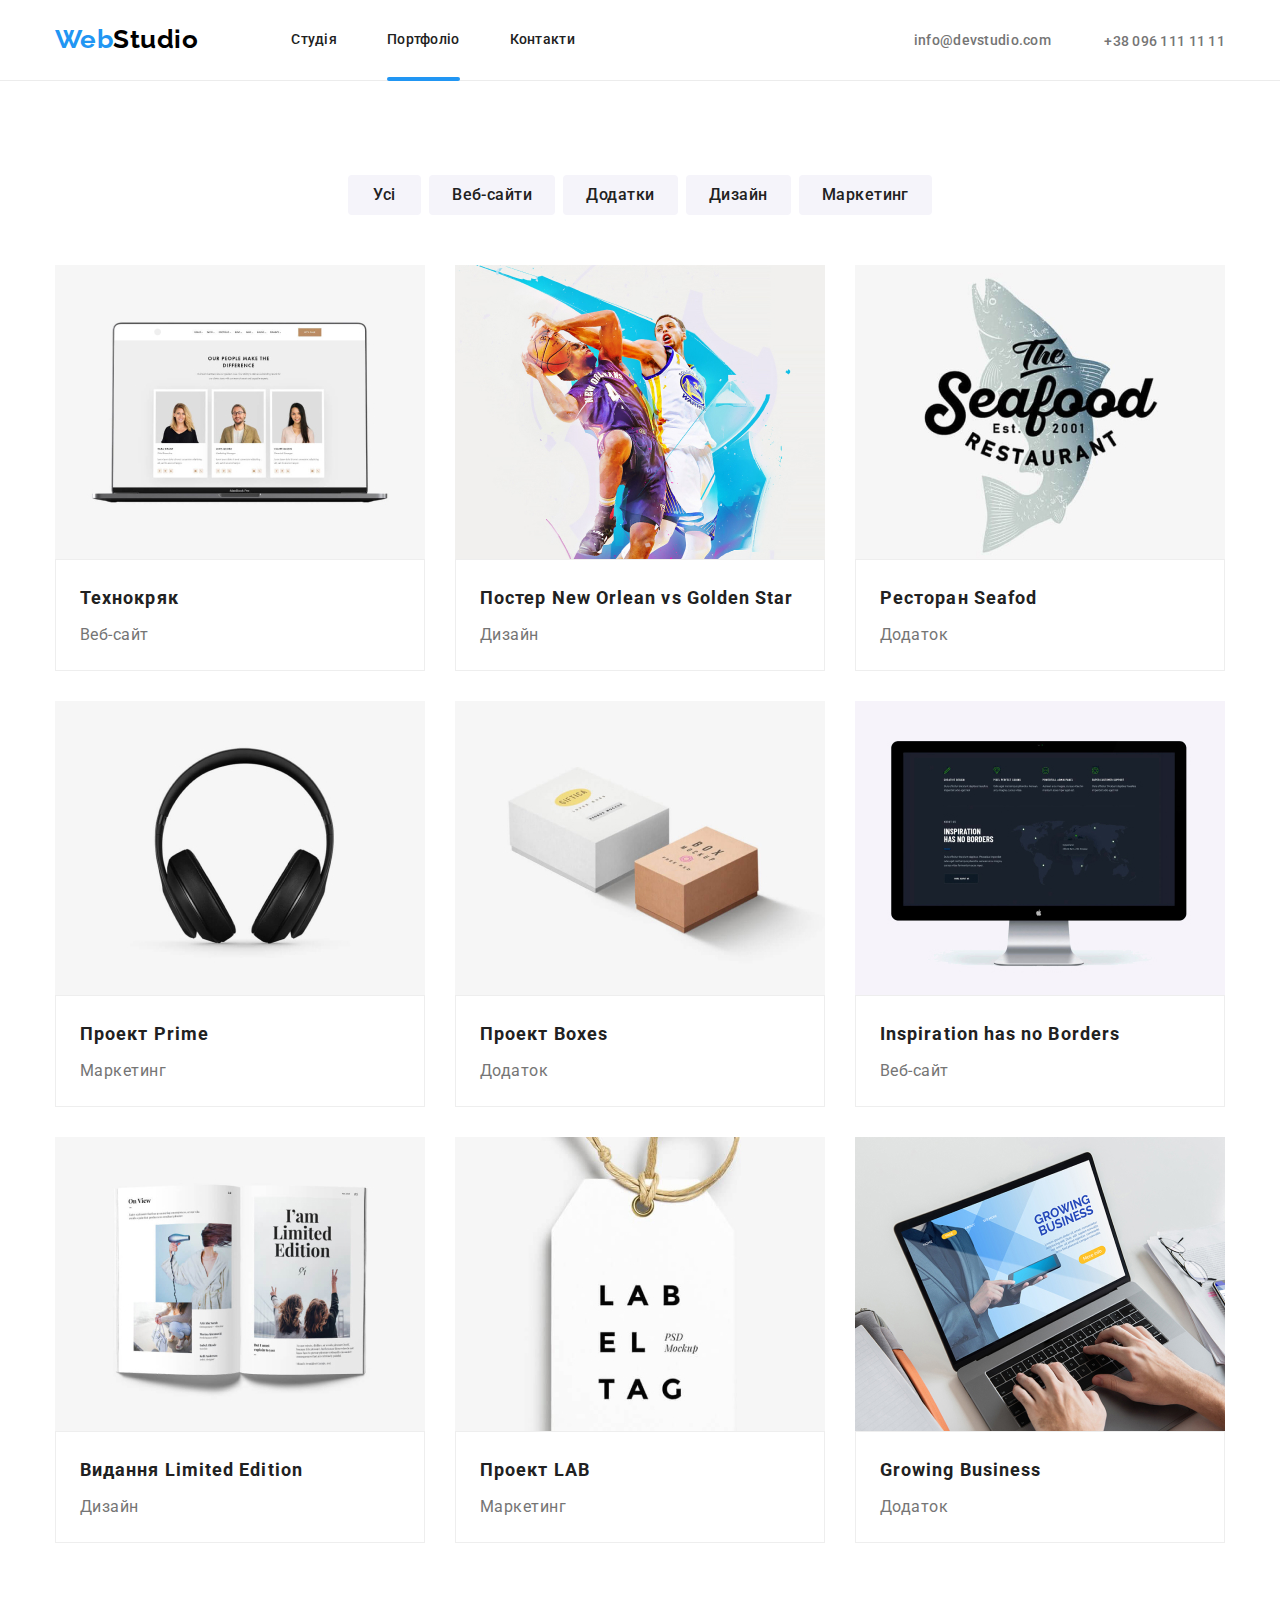
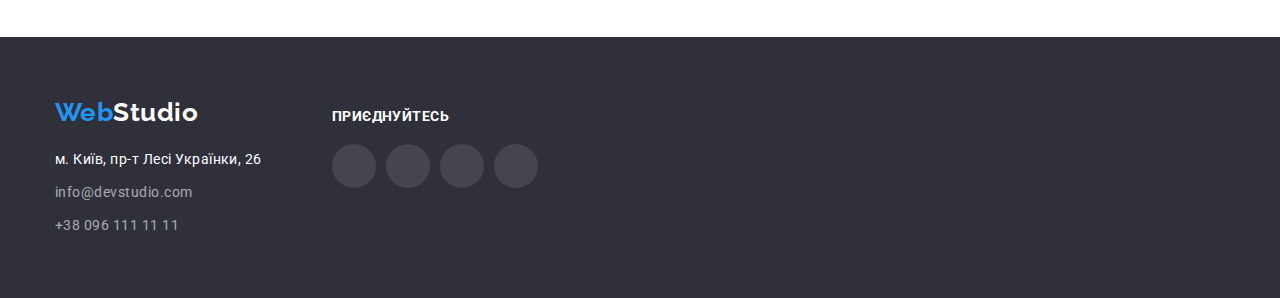
==== portfolio.html @ 1530000c "marked" ====
<!DOCTYPE html>
<html lang="uk">
  <head>
    <meta charset="UTF-8" />
    <meta name="viewport" content="width=device-width, initial-scale=1.0" />
    <title>Студія</title>
    <link rel="preconnect" href="https://fonts.googleapis.com" />
    <link rel="preconnect" href="https://fonts.gstatic.com" crossorigin />
    <link
      href="https://fonts.googleapis.com/css2?family=Raleway:wght@700&family=Roboto:wght@400;500;700;900&display=swap"
      rel="stylesheet"
    />
    <link
      rel="stylesheet"
      href="https://cdnjs.cloudflare.com/ajax/libs/modern-normalize/1.1.0/modern-normalize.min.css"
      integrity="sha512-wpPYUAdjBVSE4KJnH1VR1HeZfpl1ub8YT/NKx4PuQ5NmX2tKuGu6U/JRp5y+Y8XG2tV+wKQpNHVUX03MfMFn9Q=="
      crossorigin="anonymous"
      referrerpolicy="no-referrer"
    />
    <link rel="stylesheet" href="./css/styles.css" />
  </head>
  <body>
    <header class="page-header">
      <div class="container menu-container">
        <nav class="header-nav">
          <!--logo-->
          <a href="/index.html" class="logo link">
            <span class="logo-firstpart">Web</span
            ><span class="logo-secondpart">Studio</span>
          </a>
          <!--menu-->
          <ul class="site-nav">
            <li class="site-nav-unit">
              <a href="./index.html" class="link">Студія</a>
            </li>
            <li class="site-nav-unit">
              <a href="./portfolio.html" class="current-link link">Портфоліо</a>
            </li>
            <li class="site-nav-unit"><a href="#" class="link">Контакти</a></li>
          </ul>
        </nav>
        <!--contacts-header-->
        <ul class="auth-nav">
          <li class="auth-nav-item item">
            <a href="mailto:info@devstudio.com" class="auth-nav-link link"
              ><svg class="address-icon" width="16" height="12">
                <use href="./images/icons.svg#icon-envelope"></use>
              </svg>
              info@devstudio.com
            </a>
          </li>
          <li class="auth-nav-item item">
            <a href="tel:+380961111111" class="auth-nav-link link"
              ><svg class="address-icon" width="10" height="16">
                <use href="./images/icons.svg#icon-phone"></use>
              </svg>
              +38 096 111 11 11
            </a>
          </li>
        </ul>
      </div>
    </header>
    <main>
      <section class="portfolio">
        <div class="container">
          <h1 class="visually-hidden">Портфоліо</h1>
          <!--examples-categories-->
          <ul class="portfolio-buttons-list">
            <li>
              <button
                type="button"
                class="potrfolio-button button secondary link"
              >
                Усі
              </button>
            </li>
            <li>
              <button
                type="button"
                class="potrfolio-button button secondary link"
              >
                Веб-сайти
              </button>
            </li>
            <li>
              <button
                type="button"
                class="potrfolio-button button secondary link"
              >
                Додатки
              </button>
            </li>
            <li>
              <button
                type="button"
                class="potrfolio-button button secondary link"
              >
                Дизайн
              </button>
            </li>
            <li>
              <button
                type="button"
                class="potrfolio-button button secondary link"
              >
                Маркетинг
              </button>
            </li>
          </ul>
          <!--Portfolio-->
          <ul class="portfolio-list list">
            <li class="portfolio-item">
              <a class="portfolio-link link">
                <div class="portfolio-top-wrap">
                  <img
                    src="./images/technokryak.jpg"
                    alt="Відкритий ноутбук з зображенням головної сторінки сайту"
                    width="370"
                    height="294"
                  />
                  <p class="portfolio-text">
                    Ресурс пропонує комплексні пропозиції з різним рівнем
                    функціоналу та сервісів. Все це дозволить відвідувачу
                    отримати вичерпні відомості про компанію чи приватну особу.
                  </p>
                </div>
                <div class="portfolio-item-info">
                  <h2 class="portfolio-item-title">Технокряк</h2>
                  <p class="portfolio-description">Веб-сайт</p>
                </div>
              </a>
            </li>
            <li class="portfolio-item">
              <a class="portfolio-link link">
                <div class="portfolio-top-wrap">
                  <img
                    src="./images/orlean.jpg"
                    alt="Активна гра в баскетбол"
                    width="370"
                    height="294"
                  />
                  <p class="portfolio-text">
                    Ресурс пропонує комплексні пропозиції з різним рівнем
                    функціоналу та сервісів. Все це дозволить відвідувачу
                    отримати вичерпні відомості про компанію чи приватну особу.
                  </p>
                </div>
                <div class="portfolio-item-info">
                  <h2 class="portfolio-item-title">
                    Постер New Orlean vs Golden Star
                  </h2>
                  <p class="portfolio-description">Дизайн</p>
                </div>
              </a>
            </li>
            <li class="portfolio-item">
              <a class="portfolio-link link">
                <div class="portfolio-top-wrap">
                  <img
                    src="./images/seafood.jpg"
                    alt="Логотип ресторану-замовника"
                    width="370"
                    height="294"
                  />
                  <p class="portfolio-text">
                    Ресурс пропонує комплексні пропозиції з різним рівнем
                    функціоналу та сервісів. Все це дозволить відвідувачу
                    отримати вичерпні відомості про компанію чи приватну особу.
                  </p>
                </div>
                <div class="portfolio-item-info">
                  <h2 class="portfolio-item-title">
                    Ресторан <span lang="en">Seafod</span>
                  </h2>
                  <p class="portfolio-description">Додаток</p>
                </div></a
              >
            </li>
            <li class="portfolio-item">
              <a class="portfolio-link link">
                <div class="portfolio-top-wrap">
                  <img
                    src="./images/project.jpg"
                    alt="Професійні навушники"
                    width="370"
                    height="294"
                  />
                  <p class="portfolio-text">
                    Ресурс пропонує комплексні пропозиції з різним рівнем
                    функціоналу та сервісів. Все це дозволить відвідувачу
                    отримати вичерпні відомості про компанію чи приватну особу.
                  </p>
                </div>
                <div class="portfolio-item-info">
                  <h2 class="portfolio-item-title">
                    Проект <span lang="en">Prime</span>
                  </h2>
                  <p class="portfolio-description">Маркетинг</p>
                </div></a
              >
            </li>
            <li class="portfolio-item">
              <a class="portfolio-link link">
                <div class="portfolio-top-wrap">
                  <img
                    src="./images/boxes.jpg"
                    alt="Дві упаковочні коробки"
                    width="370"
                    height="294"
                  />
                  <p class="portfolio-text">
                    Ресурс пропонує комплексні пропозиції з різним рівнем
                    функціоналу та сервісів. Все це дозволить відвідувачу
                    отримати вичерпні відомості про компанію чи приватну особу.
                  </p>
                </div>
                <div class="portfolio-item-info">
                  <h2 class="portfolio-item-title">
                    Проект <span lang="en">Boxes</span>
                  </h2>
                  <p class="portfolio-description">Додаток</p>
                </div></a
              >
            </li>
            <li class="portfolio-item">
              <a class="portfolio-link link">
                <div class="portfolio-top-wrap">
                  <img
                    src="./images/inspiration.jpg"
                    alt="Екран монітора комп'ютера із зображенням головної сторінки зробленого студією сайта"
                    width="370"
                    height="294"
                  />
                  <p class="portfolio-text">
                    Ресурс пропонує комплексні пропозиції з різним рівнем
                    функціоналу та сервісів. Все це дозволить відвідувачу
                    отримати вичерпні відомості про компанію чи приватну особу.
                  </p>
                </div>
                <div class="portfolio-item-info">
                  <h2 lang="en" class="portfolio-item-title">
                    Inspiration has no Borders
                  </h2>
                  <p class="portfolio-description">Веб-сайт</p>
                </div></a
              >
            </li>
            <li class="portfolio-item">
              <a class="portfolio-link link">
                <div class="portfolio-top-wrap">
                  <img
                    src="./images/edition.jpg"
                    alt="Розгортка модного журналу"
                    width="370"
                    height="294"
                  />
                  <p class="portfolio-text">
                    Ресурс пропонує комплексні пропозиції з різним рівнем
                    функціоналу та сервісів. Все це дозволить відвідувачу
                    отримати вичерпні відомості про компанію чи приватну особу.
                  </p>
                </div>
                <div class="portfolio-item-info">
                  <h2 class="portfolio-item-title">
                    Видання <span lang="en">Limited Edition</span>
                  </h2>
                  <p class="portfolio-description">Дизайн</p>
                </div>
              </a>
            </li>
            <li class="portfolio-item">
              <a class="portfolio-link link">
                <div class="portfolio-top-wrap">
                  <img
                    src="./images/lab.jpg"
                    alt="Бірка з назвою проекта замовника"
                    width="370"
                    height="294"
                  />
                  <p class="portfolio-text">
                    Ресурс пропонує комплексні пропозиції з різним рівнем
                    функціоналу та сервісів. Все це дозволить відвідувачу
                    отримати вичерпні відомості про компанію чи приватну особу.
                  </p>
                </div>
                <div class="portfolio-item-info">
                  <h3 class="portfolio-item-title">
                    Проект <span lang="en">LAB</span>
                  </h3>
                  <p class="portfolio-description">Маркетинг</p>
                </div></a
              >
            </li>
            <li class="portfolio-item">
              <a class="portfolio-link link">
                <div class="portfolio-top-wrap">
                  <img
                    src="./images/business.jpg"
                    alt="Клієнт з ноутбука заходить на сайт замовника"
                    width="370"
                    height="294"
                  />
                  <p class="portfolio-text">
                    Ресурс пропонує комплексні пропозиції з різним рівнем
                    функціоналу та сервісів. Все це дозволить відвідувачу
                    отримати вичерпні відомості про компанію чи приватну особу.
                  </p>
                </div>
                <div class="portfolio-item-info">
                  <h3 class="portfolio-item-title" lang="en">
                    Growing Business
                  </h3>
                  <p class="portfolio-description">Додаток</p>
                </div></a
              >
            </li>
          </ul>
        </div>
      </section>
    </main>
    <footer class="footer">
      <div class="container-footer-flex">
        <div class="footer-address">
          <a href="./index.html" class="logo-footer link">
            <span class="logo-firstpart">Web</span
            ><span class="logo-white-secondpart">Studio</span>
          </a>
          <address class="address">
            <ul class="address-list">
              <li class="address-item">
                <a
                  href="https://goo.gl/maps/REf4FK5SUBbMHxeN7"
                  target="_blank"
                  rel="noopener
                nofollow
                noreferrer"
                  class="map-link link"
                  >м. Київ, пр-т Лесі Українки, 26</a
                >
              </li>
              <li class="address-item">
                <a href="mailto:info@devstudio.com" class="address-link link"
                  >info@devstudio.com</a
                >
              </li>
              <li class="address-item">
                <a href="tel:+380961111111" class="address-link link"
                  >+38 096 111 11 11</a
                >
              </li>
            </ul>
          </address>
        </div>
        <div class="footer-address">
          <p class="invitation">Приєднуйтесь</p>
          <ul class="footer-soc-list">
            <li class="footer-soc-item">
              <a class="footer-soc-link" href="#">
                <svg class="footer-soc-icon" width="20" height="20">
                  <use href="./images/icons.svg#icon-instagram"></use>
                </svg>
              </a>
            </li>
            <li class="footer-soc-item">
              <a class="footer-soc-link" href="#">
                <svg class="footer-soc-icon" width="20" height="20">
                  <use href="./images/icons.svg#icon-twitter"></use>
                </svg>
              </a>
            </li>
            <li class="footer-soc-item">
              <a class="footer-soc-link" href="#">
                <svg class="footer-soc-icon" width="20" height="20">
                  <use href="./images/icons.svg#icon-facebook"></use>
                </svg>
              </a>
            </li>
            <li class="footer-soc-item">
              <a class="footer-soc-link" href="#">
                <svg class="footer-soc-icon" width="20" height="20">
                  <use href="./images/icons.svg#icon-linkedin"></use>
                </svg>
              </a>
            </li>
          </ul>
        </div>
      </div>
    </footer>
  </body>
</html>
---- css/styles.css ----
html {
  box-sizing: border-box;
}
*,
*::before,
*::after {
  box-sizing: inherit;
}

:root {
  --dark-text-color: #212121;
  --bg-color: #2f303a;
  --medium-text-color: #757575;
  --light-text-color: #ffffff;
  --accent-color: #2196f3;
  --light-background-color: #f5f5f5;
  --main-font: "Roboto", sans-serif;
  --primary-icon-color: #afb1b8;
  --transition-timing-function: cubic-bezier(0.4, 0, 0.2, 1);
}

body {
  background-color: var(--light-text-color);
  color: var(--bg-color);
  font-family: var(--main-font);
  letter-spacing: 0.03em;
  margin: 0;
}

p,
h1,
h2,
h3,
h4,
h5,
h6 {
  margin: 0;
}

ul,
li {
  margin: 0;
  padding: 0;
  list-style: none;
}

.link {
  text-decoration: none;
}

.button {
  cursor: pointer;
}

img {
  display: block;
  max-width: 100%;
  height: auto;
}

.container {
  width: 1200px;
  padding: 0 15px;
  margin: 0 auto;
}

.section {
  padding: 94px 0;
}

.page-header {
  border-bottom: 1px solid #ececec;
}

.logo {
  font-family: Raleway, sans-serif;
  font-size: 26px;
  font-weight: 700;
  line-height: 1.2;
  margin-right: 93px;
}

.logo-firstpart {
  color: var(--accent-color);
}

.logo-secondpart {
  color: #000000;
}

.header-nav {
  display: flex;
  align-items: center;
}

.menu-container {
  display: flex;
  align-items: center;
}

.site-nav {
  display: flex;
  margin: 0;
}

.site-nav .site-nav-unit:not(:last-child) {
  margin-right: 50px;
}

.site-nav .link {
  color: var(--dark-text-color);
  font-weight: 500;
  font-size: 14px;
  line-height: 1.14;
  letter-spacing: 0.02em;
  display: block;
  padding-top: 32px;
  padding-bottom: 32px;
  transition: color 250ms var(--transition-timing-function);
}
.site-nav-unit {
  position: relative;
  display: block;
}
.current-link.link::after {
  position: absolute;
  display: inline-block;
  left: 0;
  bottom: -1px;
  background-color: var(--accent-color);
  content: "";
  width: 100%;
  height: 4px;
  border-radius: 2px;
}
.site-nav .link-current {
  color: var(--accent-color);
}
.site-nav .link:hover,
.site-nav .link:focus,
.auth-nav .link:hover,
.auth-nav .link:focus {
  color: var(--accent-color);
  transition: color 250ms var(--transition-timing-function);
}
.auth-nav {
  display: flex;
  margin-left: auto;
  align-items: center;
  justify-content: center;
}
.address-icon {
  display: inline;
  margin-right: 10px;
  fill: var(--medium-text-color);
}
.auth-nav .link {
  color: var(--medium-text-color);
  font-weight: 500;
  font-size: 14px;
  line-height: 1.14;
  letter-spacing: 0.02em;
  align-items: center;
  justify-content: center;
}

.auth-nav .item + .item {
  margin-left: 30px;
}
.auth-nav-link:hover .address-icon,
.auth-nav-link:focus .address-icon {
  fill: var(--accent-color);
  transition: color 250ms var(--transition-timing-function);
}
.hero {
  color: var(--light-text-color);
  text-align: center;
  background-color: var(--bg-color);
  background-image: linear-gradient(
      rgba(47, 48, 58, 0.4),
      rgba(47, 48, 58, 0.4)
    ),
    url(../images/hero-bg.jpg);
  background-repeat: no-repeat;
  background-position: center;
  background-size: cover;
  padding-top: 200px;
  padding-bottom: 200px;
  max-width: 1600px;
  margin: 0 auto;
}
.hero-title {
  text-align: center;
  font-size: 44px;
  font-weight: 900;
  line-height: 1.36;
  letter-spacing: 0.06em;
  text-transform: uppercase;
  margin: 0 auto 30px;
  max-width: 696px;
}

.hero-button {
  color: var(--light-text-color);
  background-color: var(--accent-color);
  font-family: Roboto, sans-serif;
  font-weight: 700;
  line-height: 1.88;
  letter-spacing: 0.06em;
  box-shadow: 0px 4px 4px rgba(0, 0, 0, 0.15);
  display: inline-block;
  padding: 10px 32px;
  border-radius: 4px;
  border: none;
  min-width: 216px;
  text-align: center;
  cursor: pointer;
  transition: color 250ms var(--transition-timing-function);
}

.hero-button:hover,
.hero-button:focus {
  background-color: #188ce8;
  transition: color 250ms var(--transition-timing-function);
}
.advantages {
  font-size: 14px;
  padding-bottom: 0;
}
.advantages-list {
  display: flex;
  gap: 30px;
  padding: 0;
}

.visually-hidden {
  position: absolute;
  white-space: nowrap;
  width: 1px;
  height: 1px;
  overflow: hidden;
  border: 0;
  padding: 0;
  clip: rect(0 0 0 0);
  clip-path: inset(50%);
  margin: -1px;
}
.icons-container {
  display: flex;
  width: 270px;
  height: 120px;
  background-color: #f5f4fa;
  border-radius: 4px;
  justify-content: center;
  align-items: center;
  margin-bottom: 30px;
}
.advantages-item {
  flex-basis: calc((100%-90px) / 4);
}
.advantages-title {
  font-weight: 700;
  font-size: 14px;
  line-height: 1.14;
  text-transform: uppercase;
  text-align: left;
  margin-bottom: 10px;
  color: var(--dark-text-color);
}
.advantages-text {
  line-height: 1.71;
  color: var(--medium-text-color);
}
.h2 {
  font-size: 36px;
  font-weight: 700;
  line-height: 1.17;
}

.title {
  line-height: 1.17;
  font-size: 36px;
  color: var(--dark-text-color);
  margin-bottom: 50px;
  text-align: center;
}
.clients-section {
  padding-top: 94px;
  padding-bottom: 94px;
}
.clients-list {
  display: flex;
  height: 92px;
  gap: 30px;
}
.clients-link {
  display: flex;
  width: 170px;
  height: 92px;
  border: 1px solid var(--primary-icon-color);
  border-radius: 4px;
  justify-content: center;
  align-items: center;
}

.clients-icon {
  fill: var(--primary-icon-color);
  align-items: center;
  justify-content: center;
}
.clients-link:hover .clients-icon,
.clients-link:focus .clients-icon {
  fill: var(--accent-color);
  transition: color 250ms var(--transition-timing-function);
}
.clients-link:hover,
.clients-link:focus {
  border: 1px solid var(--accent-color);
  transition: color 250ms var(--transition-timing-function);
}
.portfolio-item-title {
  font-size: 16px;
  color: var(--medium-text-color);
}

.portfolio-main {
  background-color: var(--light-text-color);
}

.portfolio-wrapper img {
  margin: 0;
}
.portfolio-wrapper {
  display: flex;
  gap: 30px;
  padding: 0;
}
.computer-item {
  position: relative;
}
.computers-wrap {
  display: flex;
}
.computers-text {
  font-weight: 700;
  font-size: 14px;
  line-height: 16px;
  letter-spacing: 0.03em;
  text-transform: uppercase;
  color: var(--light-text-color);
  position: absolute;
  background: rgba(47, 48, 58, 0.8);
  padding: 27px 107px;
  bottom: 0;
  left: 0;
  right: 0;
  white-space: nowrap;
}
.team {
  background-color: #f5f4fa;
}

.team-list {
  display: flex;
  gap: 30px;
}

.team-member {
  background-color: var(--light-text-color);
  box-shadow: 0px 1px 3px rgba(0, 0, 0, 0.12), 0px 1px 1px rgba(0, 0, 0, 0.14),
    0px 2px 1px rgba(0, 0, 0, 0.2);
  border-radius: 0px 0px 4px 4px;
  text-align: center;
}
.member-soc-list {
  display: flex;
  justify-content: center;
  gap: 10px;
}
.soc-item {
  width: 44px;
  height: 44px;
  transition: color 250ms var(--transition-timing-function);
}
.team-soc-link {
  width: 100%;
  height: 100%;
  border-radius: 50%;
  background-color: var(--light-text-color);
  display: flex;
  align-items: center;
  justify-content: center;
  fill: var(--primary-icon-color);
}

.team-soc-link:hover,
.team-soc-link:focus,
.footer-soc-link:hover,
.footer-soc-link:focus {
  background-color: var(--accent-color);
  transition: color 250ms var(--transition-timing-function);
}
.team-soc-link:hover,
.team-soc-link:focus {
  fill: var(--light-text-color);
  transition: color 250ms var(--transition-timing-function);
}
div.team-member-description {
  padding: 30px 10px;
}
.team-member-position {
  color: var(--medium-text-color);
  line-height: 1.19;
  margin-bottom: 16px;
}
.portfolio-description {
  line-height: 1.88;
  color: var(--medium-text-color);
}
.team-member-title {
  line-height: 1.19;
  font-weight: 500;
  font-size: 16px;
  margin-bottom: 10px;
  color: var(--dark-text-color);
}

.portfolio {
  background-color: var(--light-text-color);
  padding: 94px 0;
}

.portfolio-buttons-list {
  display: flex;
  gap: 8px;
  justify-content: center;
  margin-bottom: 50px;
  transition: color 250ms var(--transition-timing-function);
}

.portfolio .button {
  font-family: Roboto, sans-serif;
  display: inline-block;
  padding: 6px 22px;
  border: 1px solid transparent;
  border-radius: 4px;
  min-width: 73px;
}
.portfolio-button:hover,
.portfolio-button:focus {
  box-shadow: 0px 1px 1px rgba(0, 0, 0, 0.12), 0px 4px 4px rgba(0, 0, 0, 0.06),
    1px 4px 6px rgba(0, 0, 0, 0.16);
  transition: color 250ms var(--transition-timing-function);
}
.portfolio-list {
  display: flex;
  flex-wrap: wrap;
  gap: 30px;
}
.portfolio-link {
  display: block;
  width: 100%;
  height: 100%;
}
.portfolio-link:hover,
.portfolio-link:focus {
  box-shadow: 0px 1px 1px rgba(0, 0, 0, 0.12), 0px 4px 4px rgba(0, 0, 0, 0.06),
    1px 4px 6px rgba(0, 0, 0, 0.16);
  transition: color 250ms var(--transition-timing-function);
}
.portfolio-top-wrap {
  position: relative;
  overflow: hidden;
}
.portfolio-item {
  flex-basis: calc((100% - 60px) / 3);
}
.portfolio-item:hover .portfolio-text {
  transform: translateY(0%);
  transition: color 250ms var(--transition-timing-function);
}
.portfolio-text {
  font-family: Roboto;
  position: absolute;
  top: 0;
  font-size: 16px;
  font-weight: 400;
  color: var(--light-text-color);
  padding: 40px;
  line-height: 1.7;
  background-color: rgba(33, 150, 243, 0.9);
  height: 100%;
  transform: translateY(100%);
  transition: transform 250ms linear var(--transition-timing-function);
}
.portfolio-item:nth-child(3n) {
  margin: 0;
}

.portfolio-item-title {
  color: var(--dark-text-color);
  font-weight: 700;
  font-size: 18px;
  line-height: 2;
  letter-spacing: 0.06em;
  margin-bottom: 4px;
}

.portfolio-item-info {
  padding: 20px 24px;
  background-color: var(--light-text-color);
  border: 1px solid #eeeeee;
}

.logo-white-secondpart {
  color: var(--light-text-color);
}

.footer {
  padding: 60px 0;
  background-color: var(--bg-color);
}

.logo-footer {
  font-family: Raleway, sans-serif;
  font-size: 26px;
  font-weight: 700;
  line-height: 1.2;
  display: inline-block;
  margin-bottom: 20px;
}
.footer .address {
  font-size: 14px;
  line-height: 1.71;
  font-style: normal;
}
.address-list {
  display: flex;
  flex-direction: column;
  gap: 9px;
}
.address-item:not(:nth-last-child(n)) {
  margin-bottom: 9px;
  gap: 9px;
}

.map-link {
  color: var(--light-text-color);
}
.footer .address-link {
  color: rgba(255, 255, 255, 0.6);
}
.container-footer-flex {
  display: flex;
  width: 1200px;
  padding-left: 15px;
  padding-right: 15px;
  margin: 0 auto;
  align-items: baseline;
}
.footer-address {
  margin-right: 70px;
}
.invitation {
  font-weight: 700;
  font-size: 14px;
  line-height: 16px;
  letter-spacing: 0.03em;
  text-transform: uppercase;
  color: var(--light-text-color);
}
.footer-soc-list {
  display: flex;
  align-items: center;
  justify-content: center;
  margin-top: 20px;
  gap: 10px;
}

.footer-soc-link {
  width: 44px;
  height: 44px;
  border-radius: 50%;
  display: flex;
  align-items: center;
  justify-content: center;
  background-color: rgba(255, 255, 255, 0.1);
  fill: var(--light-text-color);
}
/* buttons */
.button {
  color: var(--dark-text-color);
  background-color: var(--light-background-color);
  font-weight: 500;
  font-size: 16px;
  line-height: 1.62;
  letter-spacing: 0.03em;
  cursor: pointer;
  transition: color 250ms var(--transition-timing-function),
    background-color 250ms var(--transition-timing-function);
}

.button.primary {
  color: var(--light-text-color);
  background-color: var(--accent-color);
}

.button.secondary {
  color: var(--dark-text-color);
  background-color: #f5f4fa;
}
.button.secondary:hover,
.button.secondary:focus {
  color: var(--light-text-color);
  background-color: var(--accent-color);
  transition: color 250ms var(--transition-timing-function);
}

.address-link:hover,
.address-link:focus {
  color: var(--accent-color);
  transition: color 250ms var(--transition-timing-function);
}
.backdrop {
  position: fixed;
  width: 100%;
  height: 100%;
  left: 0;
  top: 0;
  background-color: rgba(0, 0, 0, 0.2);
  opacity: 1;
  transition: opacity 250ms var(--transition-timing-function),
    visibility 250ms var(--transition-timing-function);
}

.backdrop.is-hidden .modal {
  transform: translate(-50%, -50%) scale(0.9);
  opacity: 0;
}

.modal {
  position: absolute;
  min-width: 528px;
  min-height: 581px;
  z-index: -3;
  top: 50%;
  left: 50%;
  background-color: var(--light-background-color);
  box-shadow: 0px 1px 3px rgba(0, 0, 0, 0.12), 0px 1px 1px rgba(0, 0, 0, 0.14),
    0px 2px 1px rgba(0, 0, 0, 0.2);
  border-radius: 4px;
  opacity: 1;
  transform: translate(-50%, -50%) scale(1);
  transition: transform 250ms var(--transition-timing-function),
    opacity 250ms var(--transition-timing-function);
}

.modal-close-button {
  position: absolute;
  top: 8px;
  right: 8px;
  width: 30px;
  height: 30px;
  border-radius: 50%;
  border: 1px solid rgba(0, 0, 0, 0.1);
  background-color: transparent;
  padding: 0;
  cursor: pointer;
  display: flex;
  align-items: center;
  justify-content: center;
}

.backdrop.is-hidden {
  opacity: 0;
  visibility: hidden;
  pointer-events: none;
}
.icon-modal {
  width: 18px;
  height: 18px;
  justify-content: center;
  align-items: center;
}
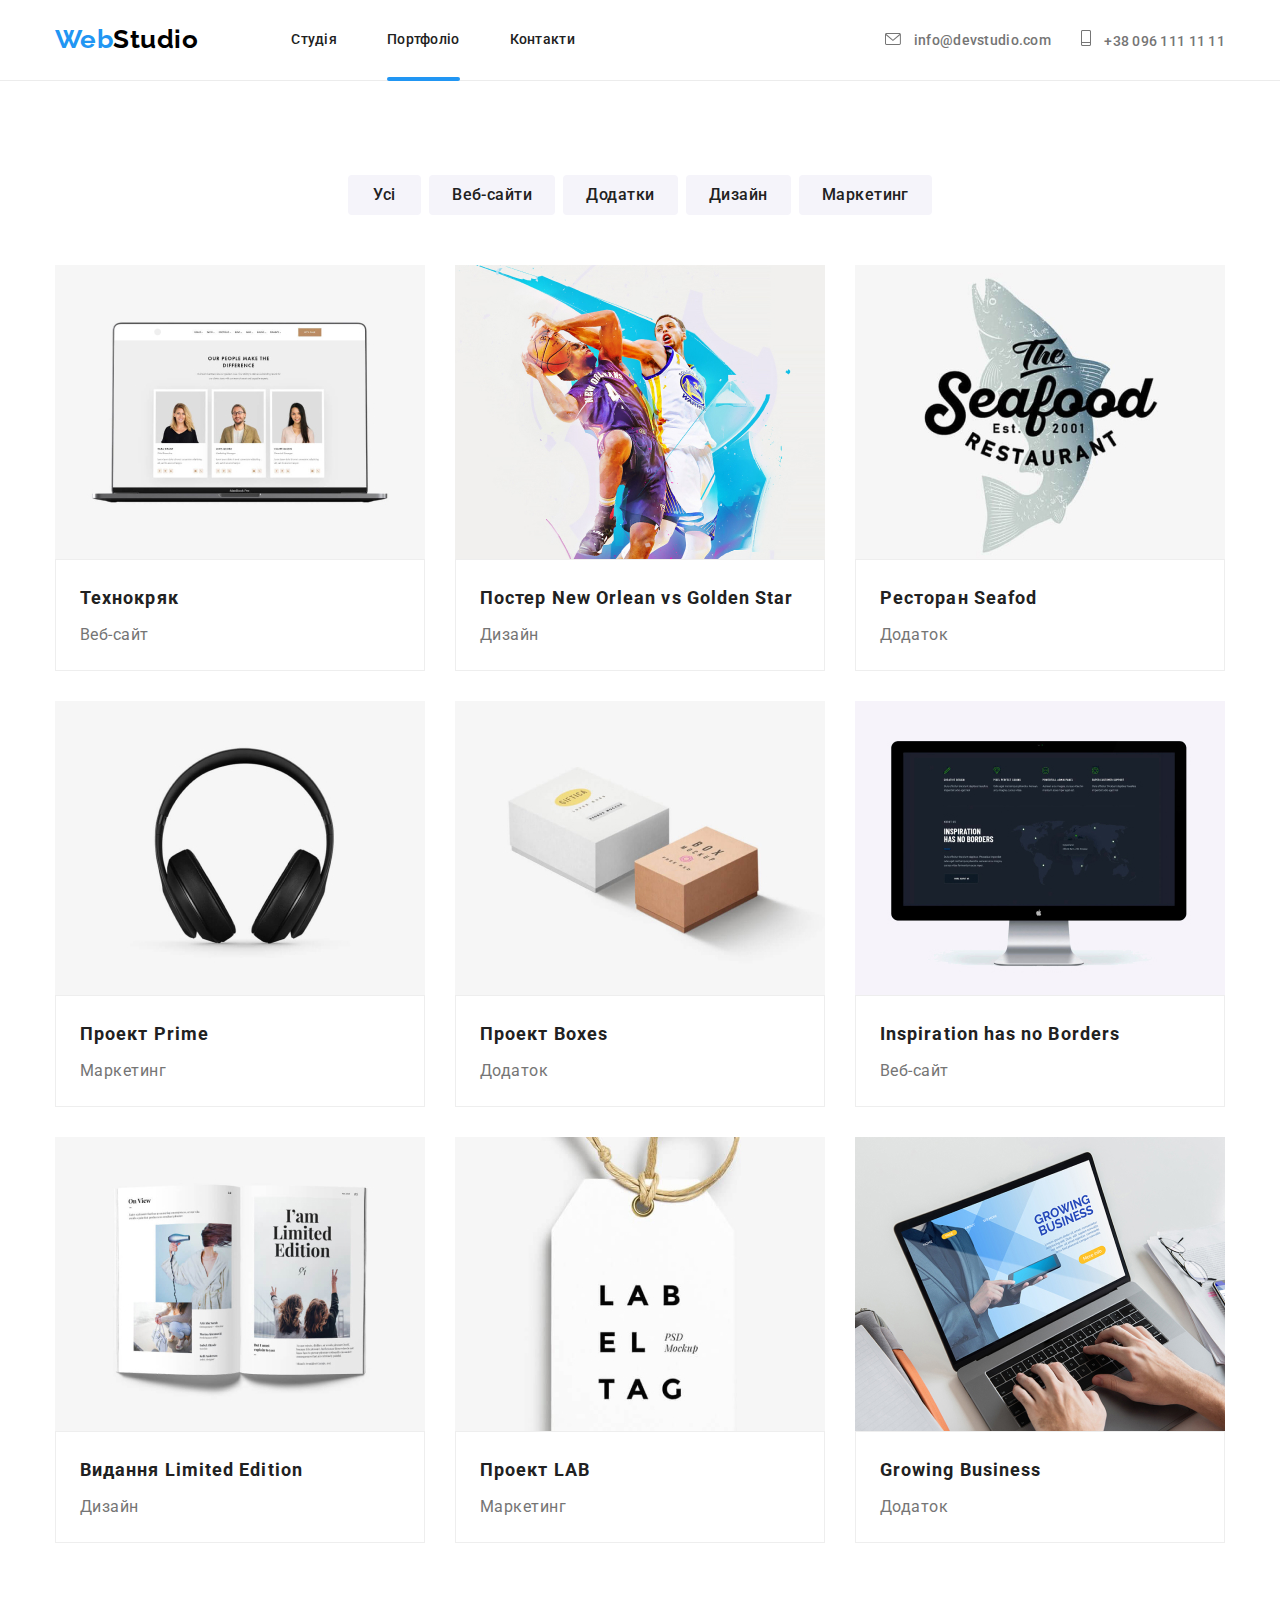
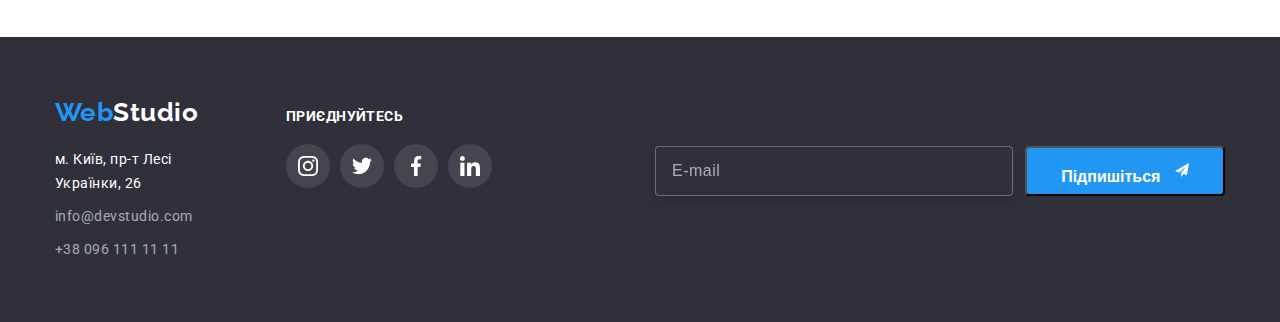
==== commit 60f65cee: "marked" ====
--- a/portfolio.html
+++ b/portfolio.html
@@ -384,6 +384,34 @@
             </li>
           </ul>
         </div>
+       <div class="subscription-content">
+        <h3 class="footer-header subscription-header">
+          Підпишіться на розсилку
+        </h3>
+        <form
+          class="subscription-form"
+          action="#"
+          method="POST"
+          name="order-form"
+          autocomplete="off"
+        >
+          <label class="subscription-label">
+            <input
+              class="subscription-input"
+              type="email"
+              name="email"
+              id="footer-placeholder"
+              placeholder="E-mail"
+              required
+            />
+          </label>
+          <button class="subscription-button" type="submit">
+            Підпишіться
+            <svg class="subscription-icon" width="24" height="24">
+              <use href="./images/icons.svg#icon-send-airplane"></use>
+            </svg>
+          </button>
+        </form>
       </div>
     </footer>
   </body>
--- a/css/styles.css
+++ b/css/styles.css
@@ -17,6 +17,7 @@
   --main-font: "Roboto", sans-serif;
   --primary-icon-color: #afb1b8;
   --transition-timing-function: cubic-bezier(0.4, 0, 0.2, 1);
+  --custom-pointer: url("./images/icons.svg#icon-send-airplane"), pointer;
 }
 
 body {
@@ -682,3 +683,255 @@
   justify-content: center;
   align-items: center;
 }
+.subscription-header {
+  display: flex;
+  margin-left: 93px;
+}
+
+.subscription-form {
+  display: flex;
+  flex-direction: row;
+  align-items: center;
+}
+
+.subscription-input {
+  display: flex;
+  box-sizing: border-box;
+  padding-left: 16px;
+  height: 50px;
+  width: 358px;
+  margin-top: 20px;
+  margin-left: 93px;
+  font-size: 16px;
+  background-color: #2f303a;
+  color: var(--accent-color);
+  border: 1px solid rgba(255, 255, 255, 0.3);
+  filter: drop-shadow(0px 4px 4px rgba(0, 0, 0, 0.15));
+  border-radius: 4px;
+  transition-property: border-color;
+  transition-duration: 250ms;
+  transition-timing-function: var(--transition-timing-function);
+}
+
+#footer-placeholder::placeholder {
+  font-weight: 400;
+  font-size: 16px;
+  line-height: 20px;
+  letter-spacing: 0.03em;
+  color: rgba(255, 255, 255, 0.6);
+}
+
+.subscription-icon {
+  padding-left: 10px;
+  fill: var(--light-text-color);
+}
+
+.subscription-button {
+  font-style: Roboto;
+  font-weight: 700;
+  font-size: 16px;
+  padding: 10px 0px;
+  text-align: center;
+  width: 200px;
+  height: 50px;
+  margin-left: 12px;
+  margin-top: 20px;
+  background-color: var(--accent-color);
+  color: var(--light-text-color);
+  border-radius: 4px;
+  transition-property: background-color;
+  transition-duration: 250ms;
+  transition-timing-function: var(--transition-timing-function);
+}
+.modal-content {
+  display: flex;
+  flex-direction: column;
+  justify-content: center;
+  position: relative;
+  padding: 40px;
+  background: var(--light-background-color);
+  box-shadow: 0px 1px 3px rgba(0, 0, 0, 0.12), 0px 1px 1px rgba(0, 0, 0, 0.14),
+    0px 2px 1px rgba(0, 0, 0, 0.2);
+  border-radius: 4px;
+  transition-property: background-color, box-shadow, border-radius;
+  transition-duration: 250ms;
+  transition-timing-function: cubic-bezier(0.4, 0, 0.2, 1);
+}
+.modal-heading {
+  display: flex;
+  margin-bottom: 30px;
+  font-weight: 700;
+  font-size: 20px;
+  line-height: 23px;
+  text-align: center;
+  letter-spacing: 0.03em;
+}
+
+.modal-form {
+  display: flex;
+  flex-direction: column;
+}
+
+.modal-icon-wrapper {
+  position: relative;
+  margin-bottom: 28px;
+}
+
+.modal-label-text {
+  position: absolute;
+  top: -16px;
+}
+
+.modal-label {
+  display: flex;
+  flex-direction: column;
+  position: relative;
+  margin-bottom: 4px;
+  font-weight: 400;
+  font-size: 12px;
+  line-height: 14px;
+  letter-spacing: 0.01em;
+  color: var(--medium-text-color);
+}
+
+.modal-icon {
+  position: absolute;
+  top: 50%;
+  left: 15px;
+  cursor: pointer;
+  transform: translateY(-50%);
+  transition-property: fill;
+  transition-duration: 250ms;
+  transition-timing-function: var(--transition-timing-function);
+}
+
+.modal-input {
+  width: 100%;
+  height: 40px;
+  padding: 12px 42px;
+  font-weight: 400;
+  font-size: 12px;
+  line-height: 14px;
+  letter-spacing: 0.01em;
+  border: 1px solid rgba(33, 33, 33, 0.2);
+  border-radius: 4px;
+  cursor: pointer;
+  transition-property: border, border-radius;
+  transition-duration: 250ms;
+  transition-timing-function: var(--transition-timing-function);
+}
+
+.modal-textarea {
+  width: 100%;
+  margin-bottom: 20px;
+  padding: 12px 16px;
+  resize: none;
+  font-weight: 400;
+  font-size: 16px;
+  line-height: 16px;
+  letter-spacing: 0.01em;
+  border: 1px solid rgba(33, 33, 33, 0.2);
+  border-radius: 4px;
+  cursor: pointer;
+  transition-property: border, border-radius;
+  transition-duration: 250ms;
+  transition-timing-function: var(--transition-timing-function);
+}
+
+#textarea-placeholder::placeholder {
+  font-weight: 400;
+  font-size: 12px;
+  line-height: 14px;
+  letter-spacing: 0.01em;
+  color: rgba(117, 117, 117, 0.5);
+}
+
+.modal-button {
+  width: 200px;
+  padding: 10px 80px;
+  margin-left: 124px;
+}
+
+.agree-check {
+  display: flex;
+  justify-content: center;
+  align-items: center;
+  margin-bottom: 34px;
+  cursor: pointer;
+}
+
+.agree-check .checkmark {
+  -webkit-appearance: none;
+  -moz-appearance: none;
+  appearance: none;
+}
+
+.agree-check .icon {
+  width: 16px;
+  height: 16px;
+  margin-right: 7px;
+  fill: none;
+  border: 2px solid var(--dark-text-color);
+  border-radius: 2px;
+  transition: border-color 250ms var(--transition-timing-function),
+    background-color 250ms var(--transition-timing-function),
+    fill 250ms var(--transition-timing-function);
+}
+
+.agree-check .checkmark:focus + .icon,
+.agree-check .checkmark:checked:focus + .icon {
+  outline: 2px solid var(--dark-text-color);
+}
+
+.agree-check .checkmark:checked + .icon {
+  background-color: var(--accent-color);
+  border-color: var(--accent-color);
+  fill: var(--light-text-color);
+  outline: none;
+}
+
+.agree-text,
+.modal-link {
+  font-weight: 400;
+  font-size: 14px;
+  line-height: 24px;
+  letter-spacing: 0.03em;
+  color: var(--medium-text-color);
+  cursor: pointer;
+}
+
+.modal-link {
+  text-decoration: underline;
+  color: var(--accent-color);
+  transition-property: color;
+  transition-duration: 250ms;
+  transition-timing-function: var(--transition-timing-function);
+}
+
+.subscription-input:hover,
+.subscription-input:focus {
+  border-color: var(--light-accent-color);
+}
+
+.form-close:hover,
+.form-close:focus {
+  fill: var(--dark-accent-color);
+}
+
+.modal-textarea:hover,
+.modal-input:hover,
+.modal-input:focus-within,
+.modal-textarea:focus-within {
+  border: 1px solid #2196f3;
+  border-radius: 4px;
+}
+
+.modal-label:hover,
+.modal-label:focus-within {
+  fill: #2196f3;
+}
+
+.modal-link:focus,
+.modal-link:hover {
+  text-decoration: none;
+}
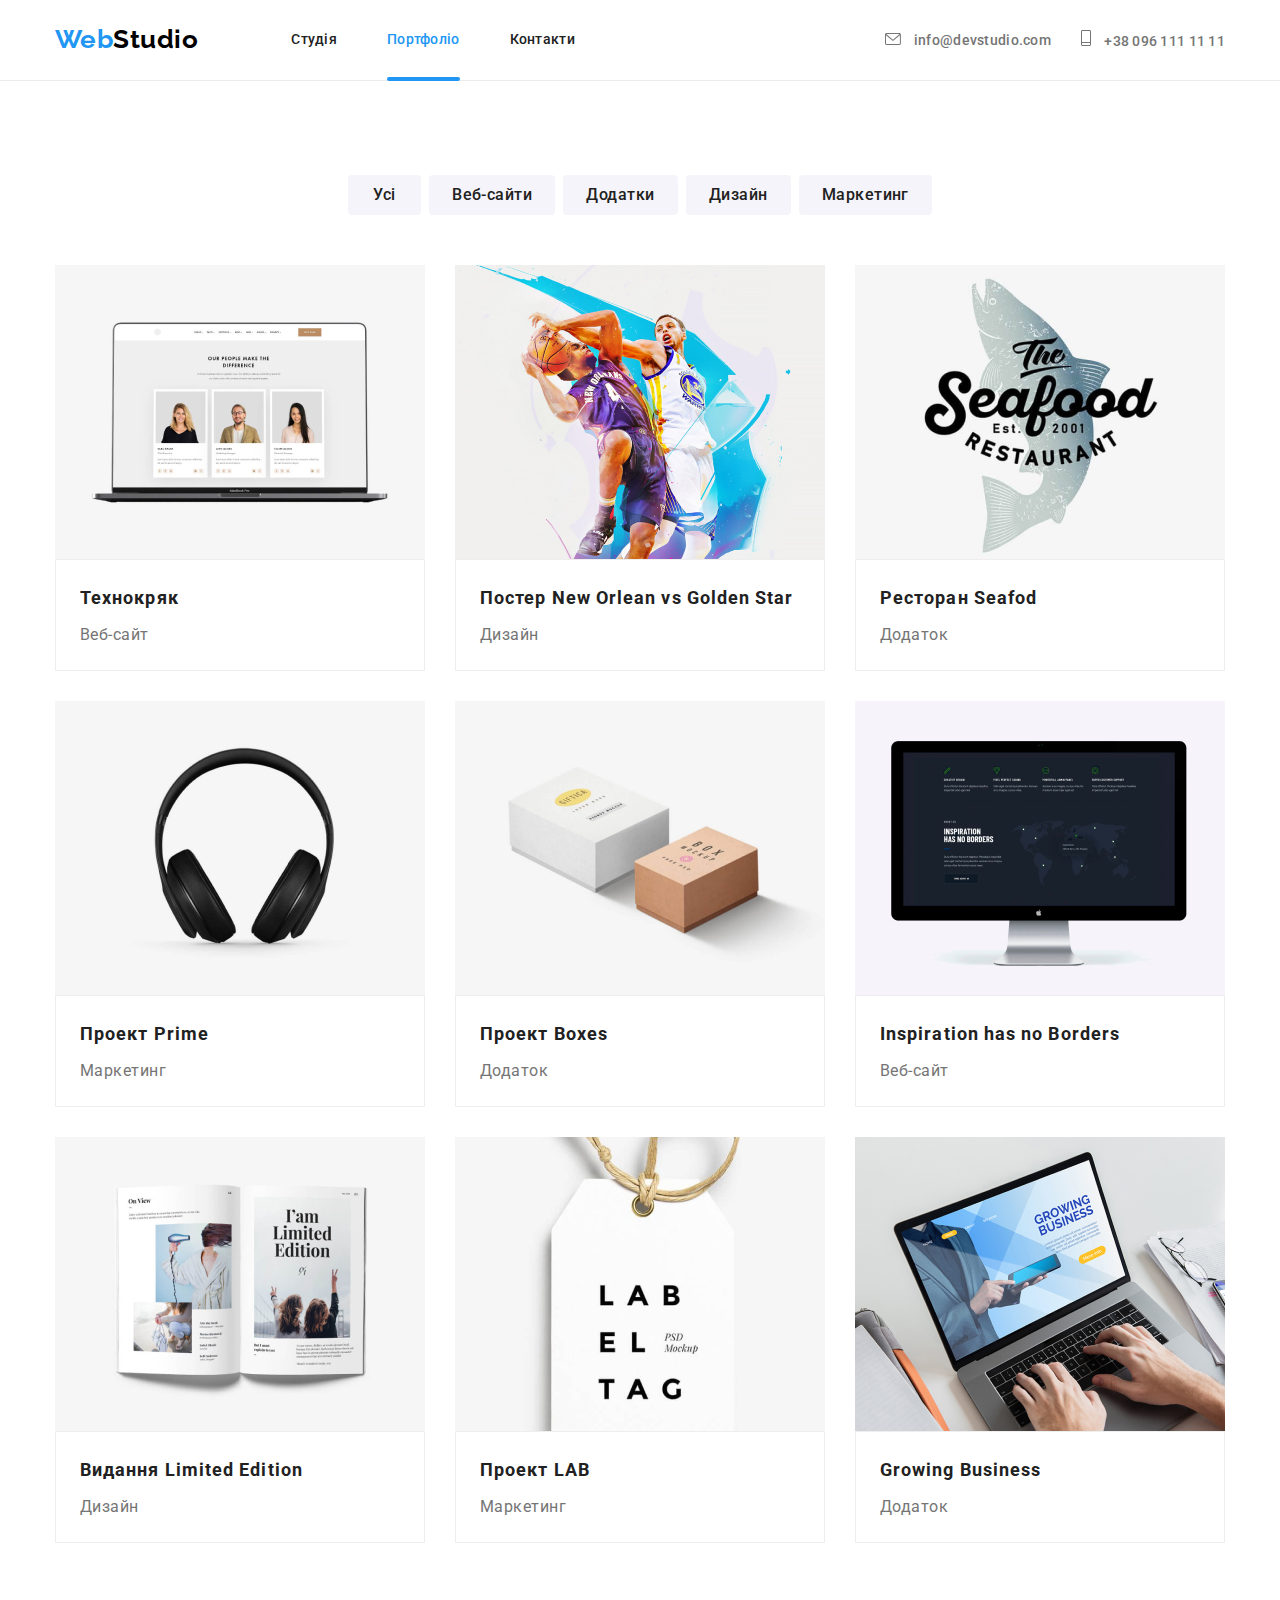
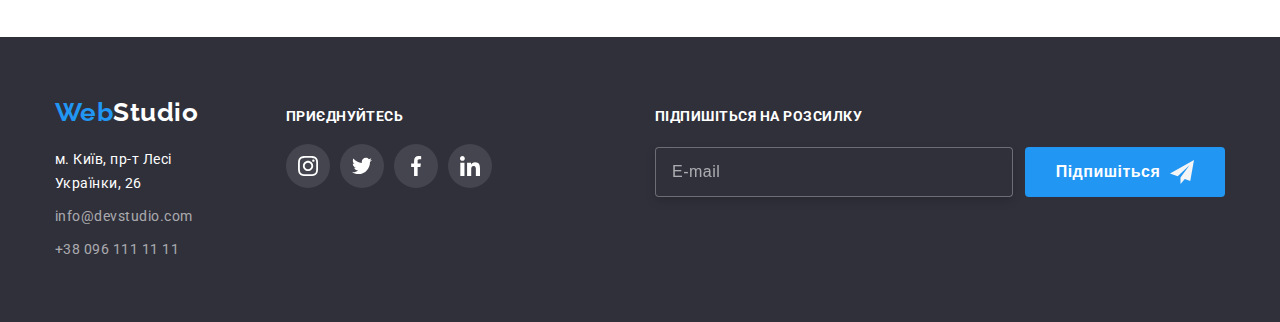
==== commit bbdf4f53: "marked" ====
--- a/portfolio.html
+++ b/portfolio.html
@@ -384,34 +384,35 @@
             </li>
           </ul>
         </div>
-       <div class="subscription-content">
-        <h3 class="footer-header subscription-header">
-          Підпишіться на розсилку
-        </h3>
-        <form
-          class="subscription-form"
-          action="#"
-          method="POST"
-          name="order-form"
-          autocomplete="off"
-        >
-          <label class="subscription-label">
-            <input
-              class="subscription-input"
-              type="email"
-              name="email"
-              id="footer-placeholder"
-              placeholder="E-mail"
-              required
-            />
-          </label>
-          <button class="subscription-button" type="submit">
-            Підпишіться
-            <svg class="subscription-icon" width="24" height="24">
-              <use href="./images/icons.svg#icon-send-airplane"></use>
-            </svg>
-          </button>
-        </form>
+        <div class="subscription-content">
+          <h3 class="footer-header subscription-header">
+            Підпишіться на розсилку
+          </h3>
+          <form
+            class="subscription-form"
+            action="#"
+            method="POST"
+            name="order-form"
+            autocomplete="off"
+          >
+            <label class="subscription-label">
+              <input
+                class="subscription-input"
+                type="email"
+                name="email"
+                id="footer-placeholder"
+                placeholder="E-mail"
+                required
+              />
+            </label>
+            <button class="subscription-button" type="submit">
+              Підпишіться
+              <svg class="subscription-icon" width="24" height="24">
+                <use href="./images/icons.svg#icon-send"></use>
+              </svg>
+            </button>
+          </form>
+        </div>
       </div>
     </footer>
   </body>
--- a/css/styles.css
+++ b/css/styles.css
@@ -134,7 +134,7 @@
   height: 4px;
   border-radius: 2px;
 }
-.site-nav .link-current {
+.site-nav .current-link {
   color: var(--accent-color);
 }
 .site-nav .link:hover,
@@ -142,7 +142,6 @@
 .auth-nav .link:hover,
 .auth-nav .link:focus {
   color: var(--accent-color);
-  transition: color 250ms var(--transition-timing-function);
 }
 .auth-nav {
   display: flex;
@@ -163,6 +162,7 @@
   letter-spacing: 0.02em;
   align-items: center;
   justify-content: center;
+  transition: color, fill 250ms var(--transition-timing-function);
 }
 
 .auth-nav .item + .item {
@@ -216,13 +216,12 @@
   min-width: 216px;
   text-align: center;
   cursor: pointer;
-  transition: color 250ms var(--transition-timing-function);
+  transition: background-color 250ms var(--transition-timing-function);
 }
 
 .hero-button:hover,
 .hero-button:focus {
   background-color: #188ce8;
-  transition: color 250ms var(--transition-timing-function);
 }
 .advantages {
   font-size: 14px;
@@ -302,12 +301,15 @@
   border-radius: 4px;
   justify-content: center;
   align-items: center;
+  transition: border, fill var(--transition-timing-function);
 }
 
 .clients-icon {
   fill: var(--primary-icon-color);
   align-items: center;
   justify-content: center;
+  border: var(--medium-text-color);
+  fill: var(--primary-icon-color);
 }
 .clients-link:hover .clients-icon,
 .clients-link:focus .clients-icon {
@@ -317,7 +319,6 @@
 .clients-link:hover,
 .clients-link:focus {
   border: 1px solid var(--accent-color);
-  transition: color 250ms var(--transition-timing-function);
 }
 .portfolio-item-title {
   font-size: 16px;
@@ -392,6 +393,7 @@
   align-items: center;
   justify-content: center;
   fill: var(--primary-icon-color);
+  transition: background-color, fill 250ms var(--transition-timing-function);
 }
 
 .team-soc-link:hover,
@@ -404,7 +406,6 @@
 .team-soc-link:hover,
 .team-soc-link:focus {
   fill: var(--light-text-color);
-  transition: color 250ms var(--transition-timing-function);
 }
 div.team-member-description {
   padding: 30px 10px;
@@ -484,7 +485,7 @@
   font-family: Roboto;
   position: absolute;
   top: 0;
-  font-size: 16px;
+  font-size: 18px;
   font-weight: 400;
   color: var(--light-text-color);
   padding: 40px;
@@ -492,7 +493,7 @@
   background-color: rgba(33, 150, 243, 0.9);
   height: 100%;
   transform: translateY(100%);
-  transition: transform 250ms linear var(--transition-timing-function);
+  transition: transform 250ms var(--transition-timing-function);
 }
 .portfolio-item:nth-child(3n) {
   margin: 0;
@@ -539,6 +540,9 @@
   display: flex;
   flex-direction: column;
   gap: 9px;
+}
+.address-item {
+  color: var(--accent-color);
 }
 .address-item:not(:nth-last-child(n)) {
   margin-bottom: 9px;
@@ -577,7 +581,6 @@
   margin-top: 20px;
   gap: 10px;
 }
-
 .footer-soc-link {
   width: 44px;
   height: 44px;
@@ -641,12 +644,11 @@
 
 .modal {
   position: absolute;
-  min-width: 528px;
-  min-height: 581px;
-  z-index: -3;
+  width: 528px;
+  height: 581px;
   top: 50%;
   left: 50%;
-  background-color: var(--light-background-color);
+  background-color: var(--light-text-color);
   box-shadow: 0px 1px 3px rgba(0, 0, 0, 0.12), 0px 1px 1px rgba(0, 0, 0, 0.14),
     0px 2px 1px rgba(0, 0, 0, 0.2);
   border-radius: 4px;
@@ -671,7 +673,10 @@
   align-items: center;
   justify-content: center;
 }
-
+.modal-close-button:hover,
+.modal-close-button:focus {
+  fill: var(--accent-color);
+}
 .backdrop.is-hidden {
   opacity: 0;
   visibility: hidden;
@@ -684,16 +689,20 @@
   align-items: center;
 }
 .subscription-header {
-  display: flex;
+  text-transform: uppercase;
+  display: flex;
+  font-weight: 700;
+  font-size: 14px;
+  line-height: 1.6;
+  color: var(--light-text-color);
+}
+.subscription-content {
   margin-left: 93px;
 }
 
 .subscription-form {
   display: flex;
-  flex-direction: row;
-  align-items: center;
-}
-
+}
 .subscription-input {
   display: flex;
   box-sizing: border-box;
@@ -701,7 +710,6 @@
   height: 50px;
   width: 358px;
   margin-top: 20px;
-  margin-left: 93px;
   font-size: 16px;
   background-color: #2f303a;
   color: var(--accent-color);
@@ -722,26 +730,29 @@
 }
 
 .subscription-icon {
-  padding-left: 10px;
-  fill: var(--light-text-color);
+  margin-left: 10px;
 }
 
 .subscription-button {
-  font-style: Roboto;
+  display: flex;
   font-weight: 700;
   font-size: 16px;
   padding: 10px 0px;
-  text-align: center;
   width: 200px;
   height: 50px;
+  border: none;
   margin-left: 12px;
   margin-top: 20px;
+  align-items: center;
+  justify-content: center;
   background-color: var(--accent-color);
   color: var(--light-text-color);
   border-radius: 4px;
   transition-property: background-color;
   transition-duration: 250ms;
   transition-timing-function: var(--transition-timing-function);
+  letter-spacing: 0.03em;
+  cursor: pointer;
 }
 .modal-content {
   display: flex;
@@ -758,11 +769,11 @@
   transition-timing-function: cubic-bezier(0.4, 0, 0.2, 1);
 }
 .modal-heading {
-  display: flex;
-  margin-bottom: 30px;
+  color: var(--dark-text-color);
+  margin-bottom: 12px;
   font-weight: 700;
   font-size: 20px;
-  line-height: 23px;
+  line-height: 1.15;
   text-align: center;
   letter-spacing: 0.03em;
 }
@@ -770,11 +781,12 @@
 .modal-form {
   display: flex;
   flex-direction: column;
+  padding: 40px;
 }
 
 .modal-icon-wrapper {
   position: relative;
-  margin-bottom: 28px;
+  margin-bottom: 10px;
 }
 
 .modal-label-text {
@@ -786,7 +798,7 @@
   display: flex;
   flex-direction: column;
   position: relative;
-  margin-bottom: 4px;
+  margin-bottom: 10px;
   font-weight: 400;
   font-size: 12px;
   line-height: 14px;
@@ -795,6 +807,8 @@
 }
 
 .modal-icon {
+  width: 18px;
+  height: 18px;
   position: absolute;
   top: 50%;
   left: 15px;
@@ -819,6 +833,7 @@
   transition-property: border, border-radius;
   transition-duration: 250ms;
   transition-timing-function: var(--transition-timing-function);
+  outline: none;
 }
 
 .modal-textarea {
@@ -847,11 +862,31 @@
 }
 
 .modal-button {
+  color: var(--light-text-color);
+  font-weight: 700;
+  font-size: 16px;
   width: 200px;
-  padding: 10px 80px;
-  margin-left: 124px;
-}
-
+  height: 50px;
+  margin: 0 auto;
+  border-radius: 4px;
+  border: none;
+  background-color: var(--accent-color);
+  text-align: center;
+  justify-content: center;
+  cursor: pointer;
+  transition: color 250ms var(--transition-timing-function);
+}
+.modal-button:hover,
+.modal-button:focus {
+  box-shadow: 0px 1px 3px rgba(0, 0, 0, 0.12), 0px 1px 1px rgba(0, 0, 0, 0.14),
+    0px 2px 1px rgba(0, 0, 0, 0.2);
+}
+.icon {
+  fill: var(--light-text-color);
+}
+.subscription-icon {
+  fill: var(--light-background-color);
+}
 .agree-check {
   display: flex;
   justify-content: center;
@@ -870,17 +905,12 @@
   width: 16px;
   height: 16px;
   margin-right: 7px;
-  fill: none;
+  fill: var(--light-text-color);
   border: 2px solid var(--dark-text-color);
   border-radius: 2px;
   transition: border-color 250ms var(--transition-timing-function),
     background-color 250ms var(--transition-timing-function),
     fill 250ms var(--transition-timing-function);
-}
-
-.agree-check .checkmark:focus + .icon,
-.agree-check .checkmark:checked:focus + .icon {
-  outline: 2px solid var(--dark-text-color);
 }
 
 .agree-check .checkmark:checked + .icon {
